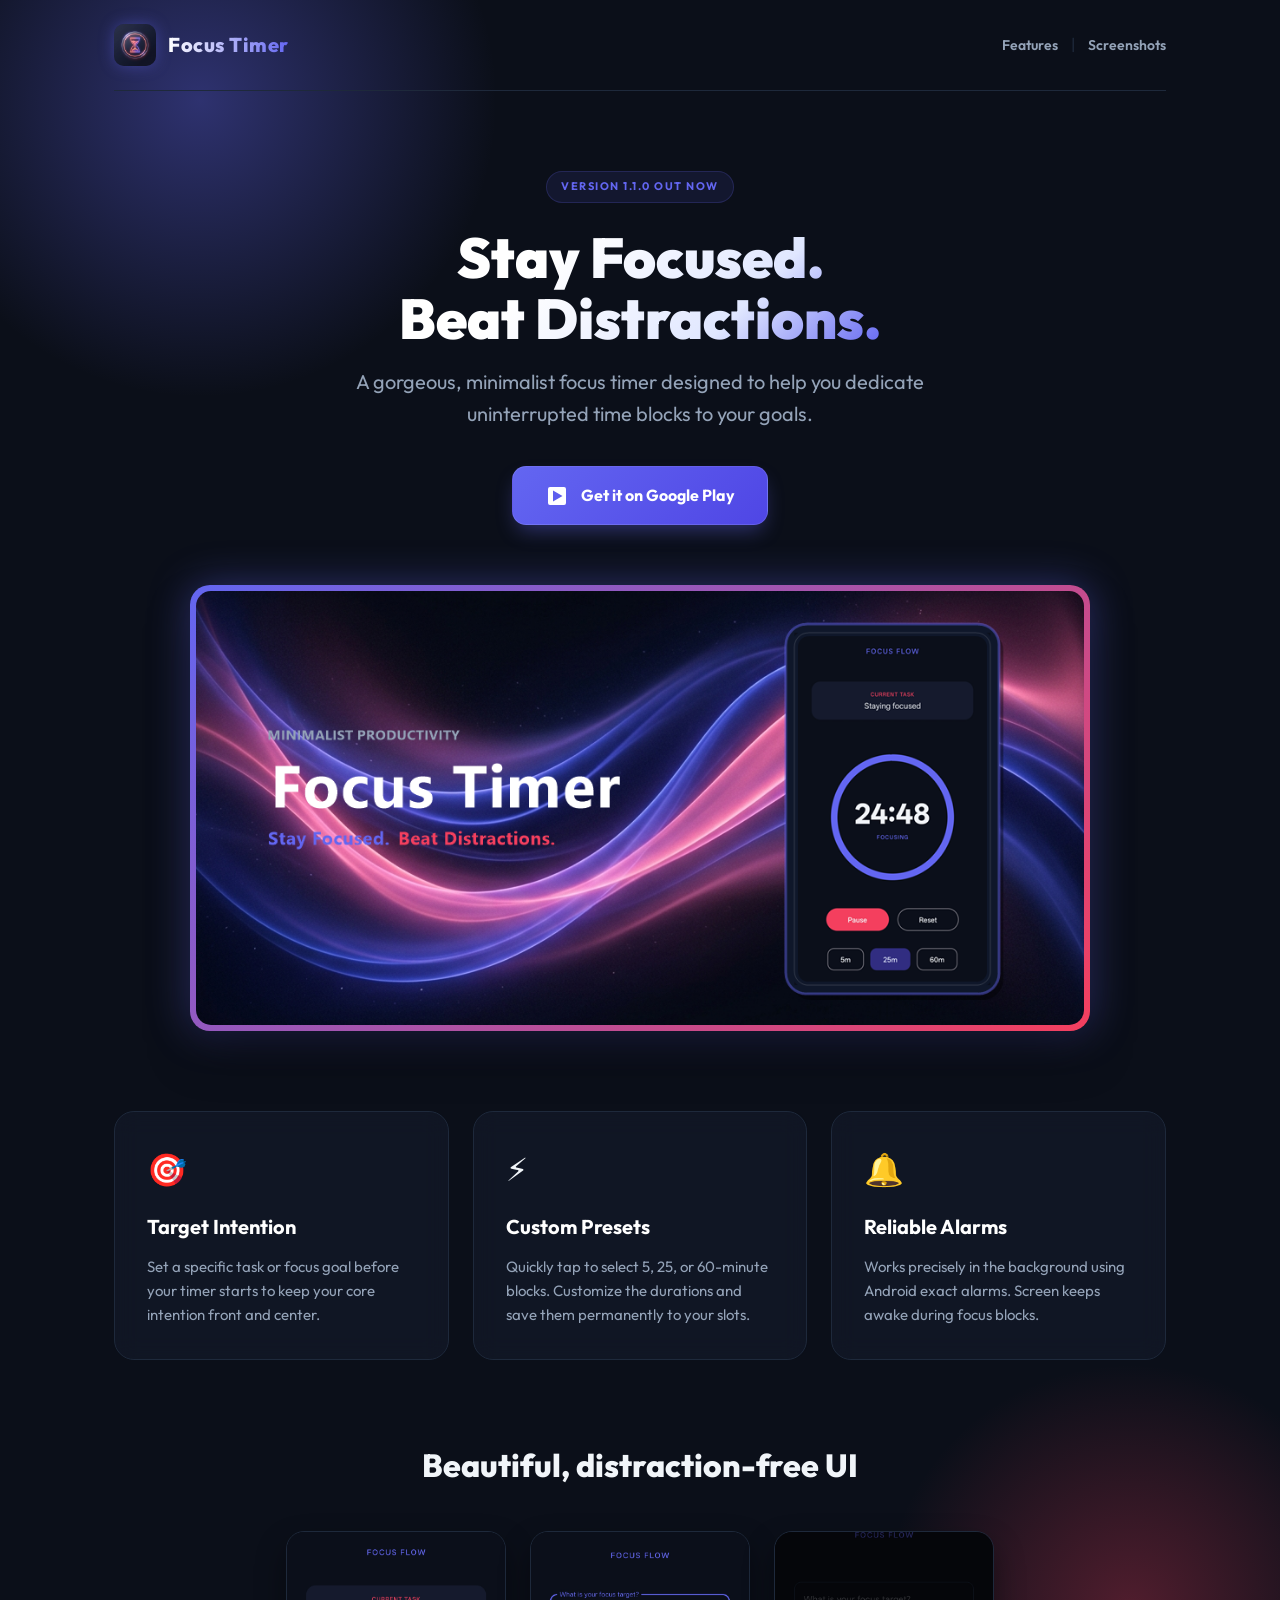
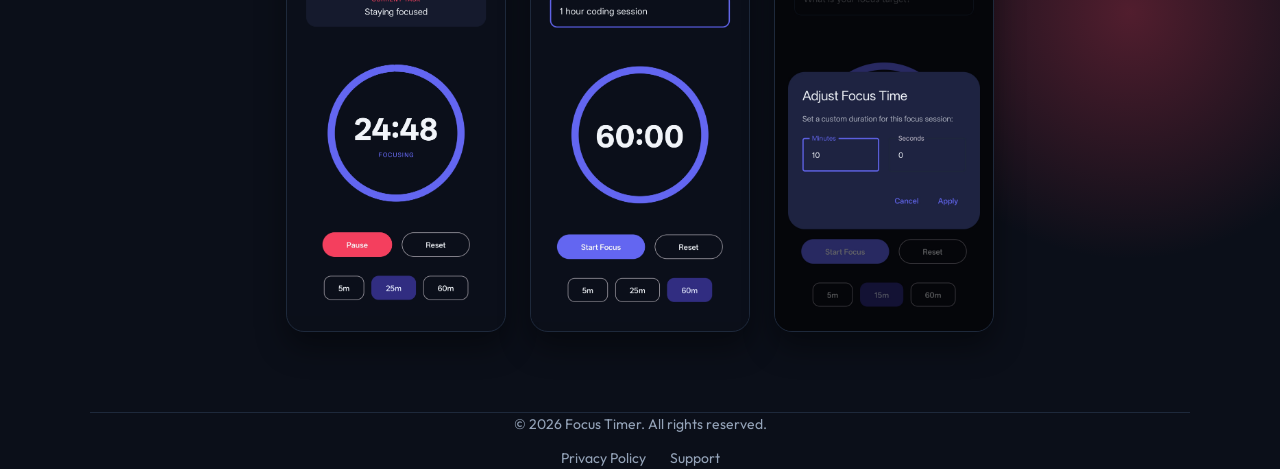
==== focus-timer/index.html @ 949acac4 "Add portal, move Focus Timer, add Zanocuj w Lesie" ====
<!DOCTYPE html>
<html lang="en">
<head>
    <meta charset="UTF-8">
    <meta name="viewport" content="width=device-width, initial-scale=1.0">
    <title>Focus Timer — Stay Focused & Beat Distractions</title>
    <meta name="description" content="Focus Timer is a minimalist productivity app designed to help you study, code, and work without distractions. Customize presets and track targets.">
    <link rel="icon" type="image/png" href="./assets/ic_launcher.png">
    
    <!-- Google Fonts -->
    <link rel="preconnect" href="https://fonts.googleapis.com">
    <link rel="preconnect" href="https://fonts.gstatic.com" crossorigin>
    <link href="https://fonts.googleapis.com/css2?family=Outfit:wght@400;600;700;900&family=Inter:wght@400;600;700&display=swap" rel="stylesheet">
    
    <!-- Stylesheet -->
    <link rel="stylesheet" href="./style.css">
</head>
<body>

    <!-- Navigation -->
    <div class="container">
        <nav id="nav">
            <div class="logo-container">
                <img src="./assets/ic_launcher.png" alt="Focus Timer Logo" class="logo-img">
                <span class="logo-text">Focus Timer</span>
            </div>
            <div class="nav-links">
                <a href="#features">Features</a>
                <span style="color: var(--border-color); margin: 0 10px;">|</span>
                <a href="#gallery">Screenshots</a>
            </div>
        </nav>
    </div>

    <!-- Hero Section -->
    <section class="container hero">
        <div class="badge">Version 1.1.0 out now</div>
        <h1>Stay Focused.<br>Beat Distractions.</h1>
        <p class="tagline">A gorgeous, minimalist focus timer designed to help you dedicate uninterrupted time blocks to your goals.</p>
        
        <!-- Google Play download CTA button -->
        <a href="https://play.google.com/store/apps/details?id=com.indiana.focustimer" target="_blank" class="cta-button">
            <!-- Simple inline SVG representing Google Play icon -->
            <svg class="cta-icon" viewBox="0 0 24 24" fill="currentColor">
                <path d="M5,3H19A2,2 0 0,1 21,5V19A2,2 0 0,1 19,21H5A2,2 0 0,1 3,19V5A2,2 0 0,1 5,3M17.5,12L8,6.5V17.5L17.5,12Z" />
            </svg>
            <span>Get it on Google Play</span>
        </a>
    </section>

    <!-- Showcase Graphic -->
    <section class="container" style="margin-bottom: 80px;">
        <div class="showcase-wrapper">
            <img src="./assets/feature_graphic.png" alt="Focus Timer Feature Graphic" class="showcase-img">
        </div>
    </section>

    <!-- Features -->
    <section id="features" class="container">
        <div class="features-grid">
            <!-- Card 1 -->
            <div class="feature-card">
                <span class="feature-icon">🎯</span>
                <h3>Target Intention</h3>
                <p>Set a specific task or focus goal before your timer starts to keep your core intention front and center.</p>
            </div>
            <!-- Card 2 -->
            <div class="feature-card">
                <span class="feature-icon">⚡</span>
                <h3>Custom Presets</h3>
                <p>Quickly tap to select 5, 25, or 60-minute blocks. Customize the durations and save them permanently to your slots.</p>
            </div>
            <!-- Card 3 -->
            <div class="feature-card">
                <span class="feature-icon">🔔</span>
                <h3>Reliable Alarms</h3>
                <p>Works precisely in the background using Android exact alarms. Screen keeps awake during focus blocks.</p>
            </div>
        </div>
    </section>

    <!-- Gallery / Screenshots -->
    <section id="gallery" class="container gallery-section">
        <h2>Beautiful, distraction-free UI</h2>
        <div class="screenshots-row">
            <div class="screenshot-container">
                <img src="./assets/screenshot1.jpg" alt="Focus Timer Screenshot 1" class="screenshot-img">
            </div>
            <div class="screenshot-container">
                <img src="./assets/screenshot2.jpg" alt="Focus Timer Screenshot 2" class="screenshot-img">
            </div>
            <div class="screenshot-container">
                <img src="./assets/screenshot3.jpg" alt="Focus Timer Screenshot 3" class="screenshot-img">
            </div>
        </div>
    </section>

    <!-- Footer -->
    <footer class="container">
        <p>&copy; 2026 Focus Timer. All rights reserved.</p>
        <div class="footer-links">
            <a href="./privacy.html">Privacy Policy</a>
            <a href="mailto:piotr.jakubowski@gmail.com">Support</a>
        </div>
    </footer>

</body>
</html>
---- focus-timer/style.css ----
/* Curated premium color palette matching Focus Timer app */
:root {
    --bg-dark: #0B0F19;
    --bg-card: #151B2C;
    --primary: #6366F1; /* Indigo 500 */
    --primary-glow: rgba(99, 102, 241, 0.4);
    --secondary: #F43F5E; /* Rose 500 */
    --secondary-glow: rgba(244, 63, 94, 0.3);
    --text-main: #F1F5F9;
    --text-muted: #94A3B8;
    --border-color: #1E293B;
    --font-sans: 'Outfit', 'Inter', system-ui, -apple-system, sans-serif;
}

* {
    box-sizing: border-box;
    margin: 0;
    padding: 0;
}

body {
    background-color: var(--bg-dark);
    color: var(--text-main);
    font-family: var(--font-sans);
    line-height: 1.6;
    overflow-x: hidden;
    position: relative;
}

/* Background ambient glows */
body::before {
    content: '';
    position: absolute;
    width: 600px;
    height: 600px;
    background: radial-gradient(circle, var(--primary-glow) 0%, rgba(11,15,25,0) 70%);
    top: -200px;
    left: -100px;
    z-index: -1;
    pointer-events: none;
}

body::after {
    content: '';
    position: absolute;
    width: 500px;
    height: 500px;
    background: radial-gradient(circle, var(--secondary-glow) 0%, rgba(11,15,25,0) 70%);
    bottom: 10%;
    right: -100px;
    z-index: -1;
    pointer-events: none;
}

/* Container */
.container {
    max-width: 1100px;
    margin: 0 auto;
    padding: 0 24px;
}

/* Navigation */
nav {
    display: flex;
    justify-content: space-between;
    align-items: center;
    padding: 24px 0;
    border-bottom: 1px solid var(--border-color);
}

.logo-container {
    display: flex;
    align-items: center;
    gap: 12px;
}

.logo-img {
    width: 42px;
    height: 42px;
    border-radius: 10px;
    box-shadow: 0 0 15px var(--primary-glow);
}

.logo-text {
    font-size: 20px;
    font-weight: 800;
    letter-spacing: 0.5px;
    background: linear-gradient(to right, #fff, var(--primary));
    -webkit-background-clip: text;
    -webkit-text-fill-color: transparent;
}

.nav-links a {
    color: var(--text-muted);
    text-decoration: none;
    font-size: 14px;
    font-weight: 600;
    transition: color 0.3s ease;
}

.nav-links a:hover {
    color: var(--primary);
}

/* Hero Section */
.hero {
    display: flex;
    flex-direction: column;
    align-items: center;
    text-align: center;
    padding: 80px 0 60px 0;
}

.badge {
    background: rgba(99, 102, 241, 0.1);
    color: var(--primary);
    border: 1px solid rgba(99, 102, 241, 0.2);
    padding: 6px 14px;
    border-radius: 30px;
    font-size: 11px;
    font-weight: 700;
    letter-spacing: 1.5px;
    text-transform: uppercase;
    margin-bottom: 24px;
    display: inline-block;
    animation: pulse 2s infinite;
}

h1 {
    font-size: 56px;
    font-weight: 900;
    line-height: 1.1;
    margin-bottom: 16px;
    background: linear-gradient(135deg, #FFF 30%, #E0E7FF 70%, var(--primary) 100%);
    -webkit-background-clip: text;
    -webkit-text-fill-color: transparent;
}

.tagline {
    font-size: 20px;
    color: var(--text-muted);
    max-width: 600px;
    margin-bottom: 36px;
    font-weight: 400;
}

/* Feature Graphic Showcase */
.showcase-wrapper {
    width: 100%;
    max-width: 900px;
    margin: 0 auto 80px auto;
    border-radius: 20px;
    padding: 6px;
    background: linear-gradient(135deg, var(--primary), var(--secondary));
    box-shadow: 0 25px 50px -12px rgba(0, 0, 0, 0.5), 0 0 40px var(--primary-glow);
    transition: transform 0.5s ease;
}

.showcase-wrapper:hover {
    transform: scale(1.01);
}

.showcase-img {
    width: 100%;
    display: block;
    border-radius: 15px;
    background-color: var(--bg-dark);
}

/* Download Button */
.cta-button {
    display: inline-flex;
    align-items: center;
    gap: 12px;
    background: linear-gradient(135deg, var(--primary) 0%, #4F46E5 100%);
    color: #fff;
    padding: 16px 32px;
    border-radius: 14px;
    font-size: 16px;
    font-weight: 700;
    text-decoration: none;
    box-shadow: 0 10px 20px -5px rgba(99, 102, 241, 0.4);
    transition: all 0.3s ease;
    border: 1px solid rgba(255, 255, 255, 0.1);
}

.cta-button:hover {
    transform: translateY(-3px);
    box-shadow: 0 15px 25px -5px rgba(99, 102, 241, 0.6), 0 0 15px var(--primary-glow);
}

.cta-icon {
    width: 24px;
    height: 24px;
}

/* Features Grid */
.features-grid {
    display: grid;
    grid-template-columns: repeat(auto-fit, minmax(300px, 1fr));
    gap: 24px;
    margin-bottom: 80px;
}

.feature-card {
    background: rgba(21, 27, 44, 0.6);
    border: 1px solid var(--border-color);
    padding: 32px;
    border-radius: 20px;
    backdrop-filter: blur(12px);
    transition: all 0.3s ease;
}

.feature-card:hover {
    border-color: rgba(99, 102, 241, 0.4);
    transform: translateY(-5px);
    background: rgba(21, 27, 44, 0.8);
    box-shadow: 0 10px 30px rgba(0, 0, 0, 0.3);
}

.feature-icon {
    font-size: 32px;
    margin-bottom: 16px;
    display: block;
}

.feature-card h3 {
    font-size: 20px;
    font-weight: 700;
    margin-bottom: 12px;
    color: #fff;
}

.feature-card p {
    color: var(--text-muted);
    font-size: 15px;
}

/* Screenshots Gallery */
.gallery-section {
    text-align: center;
    margin-bottom: 80px;
}

.gallery-section h2 {
    font-size: 32px;
    font-weight: 800;
    margin-bottom: 40px;
}

.screenshots-row {
    display: flex;
    justify-content: center;
    gap: 24px;
    flex-wrap: wrap;
}

.screenshot-container {
    width: 220px;
    border-radius: 18px;
    overflow: hidden;
    border: 1px solid var(--border-color);
    box-shadow: 0 15px 30px rgba(0, 0, 0, 0.4);
    transition: all 0.3s cubic-bezier(0.165, 0.84, 0.44, 1);
}

.screenshot-container:hover {
    transform: scale(1.05) translateY(-5px);
    border-color: var(--primary);
    box-shadow: 0 20px 40px rgba(99, 102, 241, 0.3);
}

.screenshot-img {
    width: 100%;
    display: block;
}

/* Footer */
footer {
    border-top: 1px solid var(--border-color);
    padding: 40px 0;
    text-align: center;
    color: var(--text-muted);
    font-size: 14px;
}

.footer-links {
    margin-top: 12px;
    display: flex;
    justify-content: center;
    gap: 24px;
}

.footer-links a {
    color: var(--text-muted);
    text-decoration: none;
    transition: color 0.3s ease;
}

.footer-links a:hover {
    color: var(--primary);
}

/* Animations */
@keyframes pulse {
    0% {
        transform: scale(1);
        opacity: 1;
    }
    50% {
        transform: scale(1.02);
        opacity: 0.9;
    }
    100% {
        transform: scale(1);
        opacity: 1;
    }
}

/* Responsive */
@media(max-width: 768px) {
    h1 {
        font-size: 40px;
    }
    .tagline {
        font-size: 16px;
    }
    .hero {
        padding: 40px 0;
    }
}
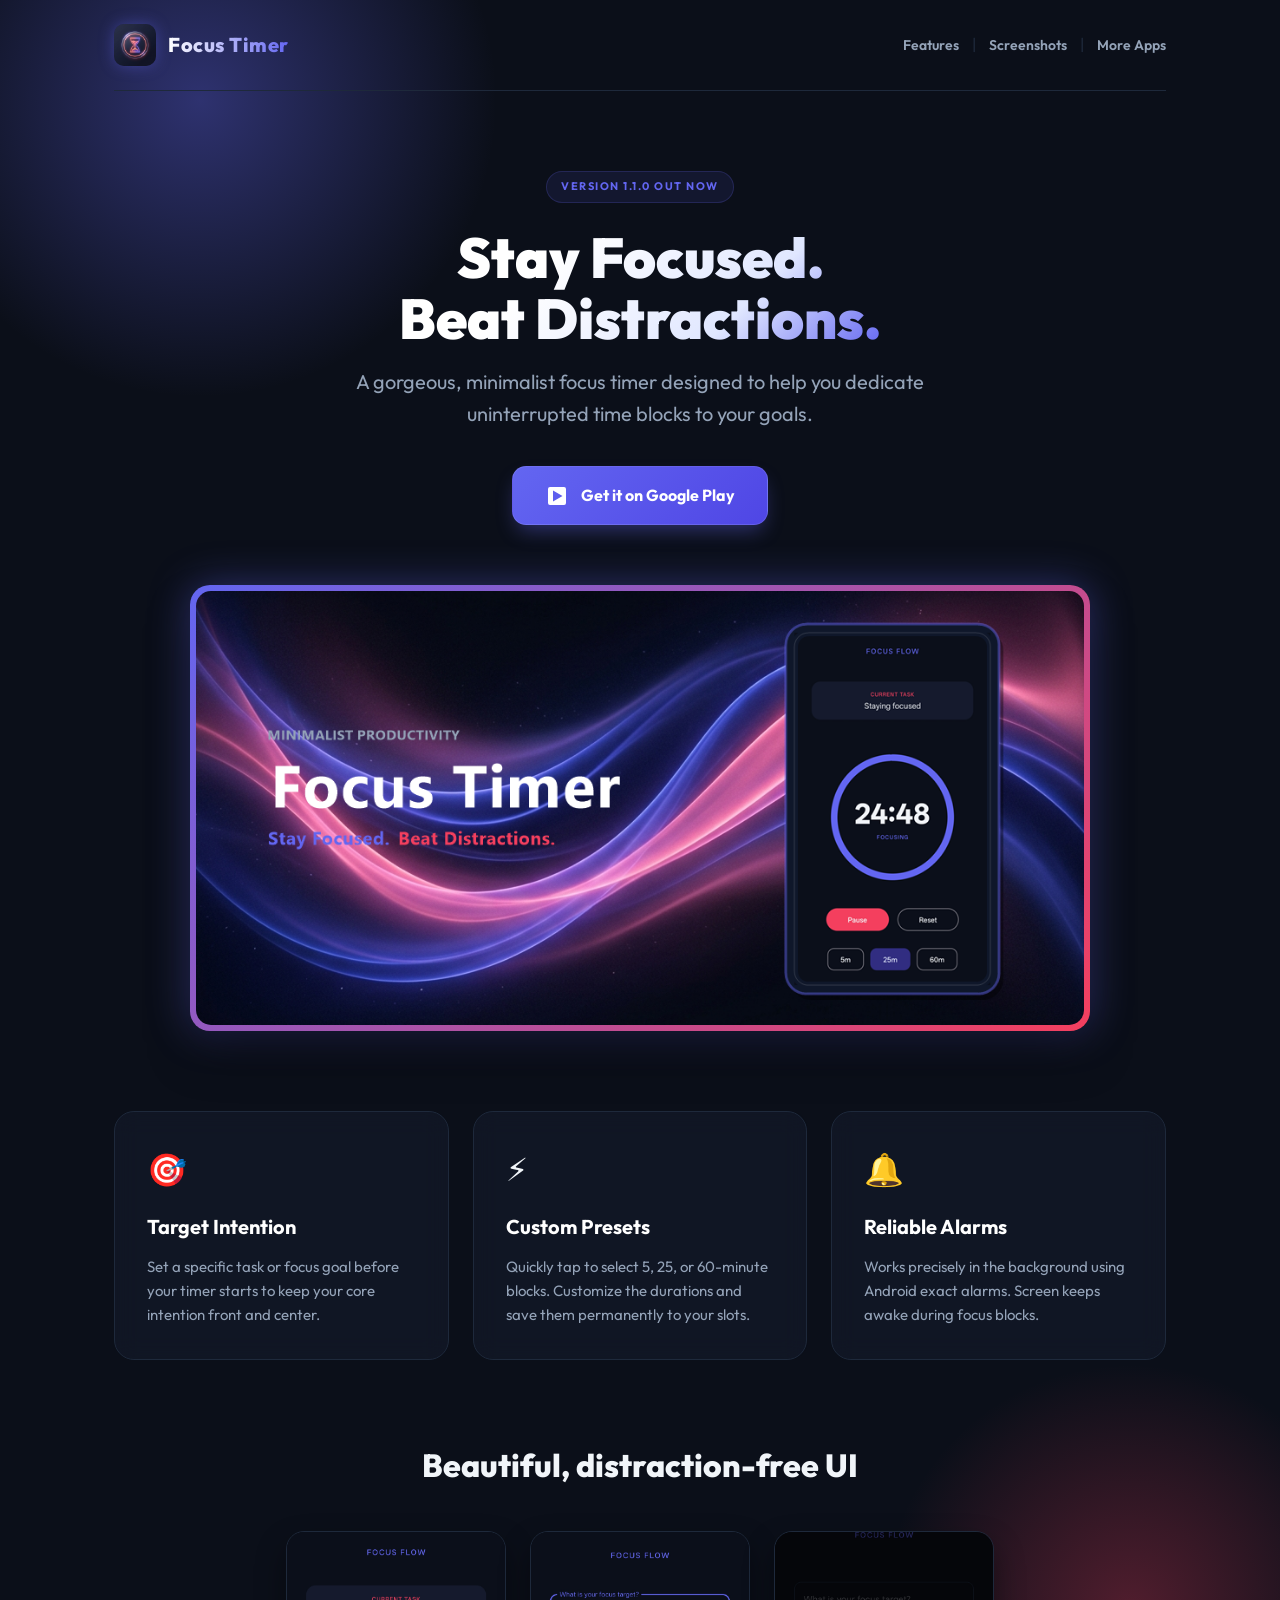
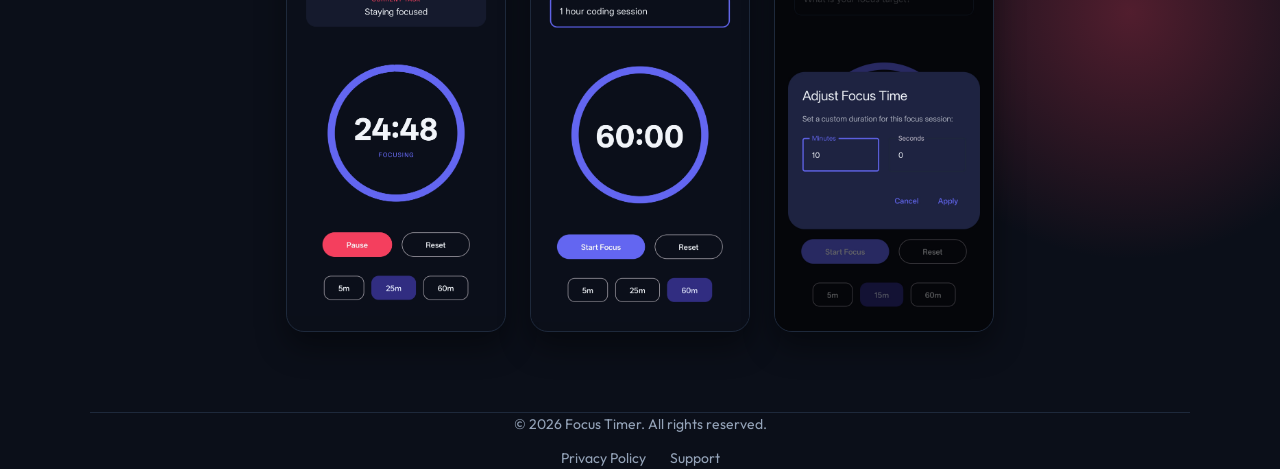
==== commit ec81c85e: "Add More Apps link to Focus Timer nav" ====
--- a/focus-timer/index.html
+++ b/focus-timer/index.html
@@ -28,6 +28,8 @@
                 <a href="#features">Features</a>
                 <span style="color: var(--border-color); margin: 0 10px;">|</span>
                 <a href="#gallery">Screenshots</a>
+                <span style="color: var(--border-color); margin: 0 10px;">|</span>
+                <a href="../">More Apps</a>
             </div>
         </nav>
     </div>
